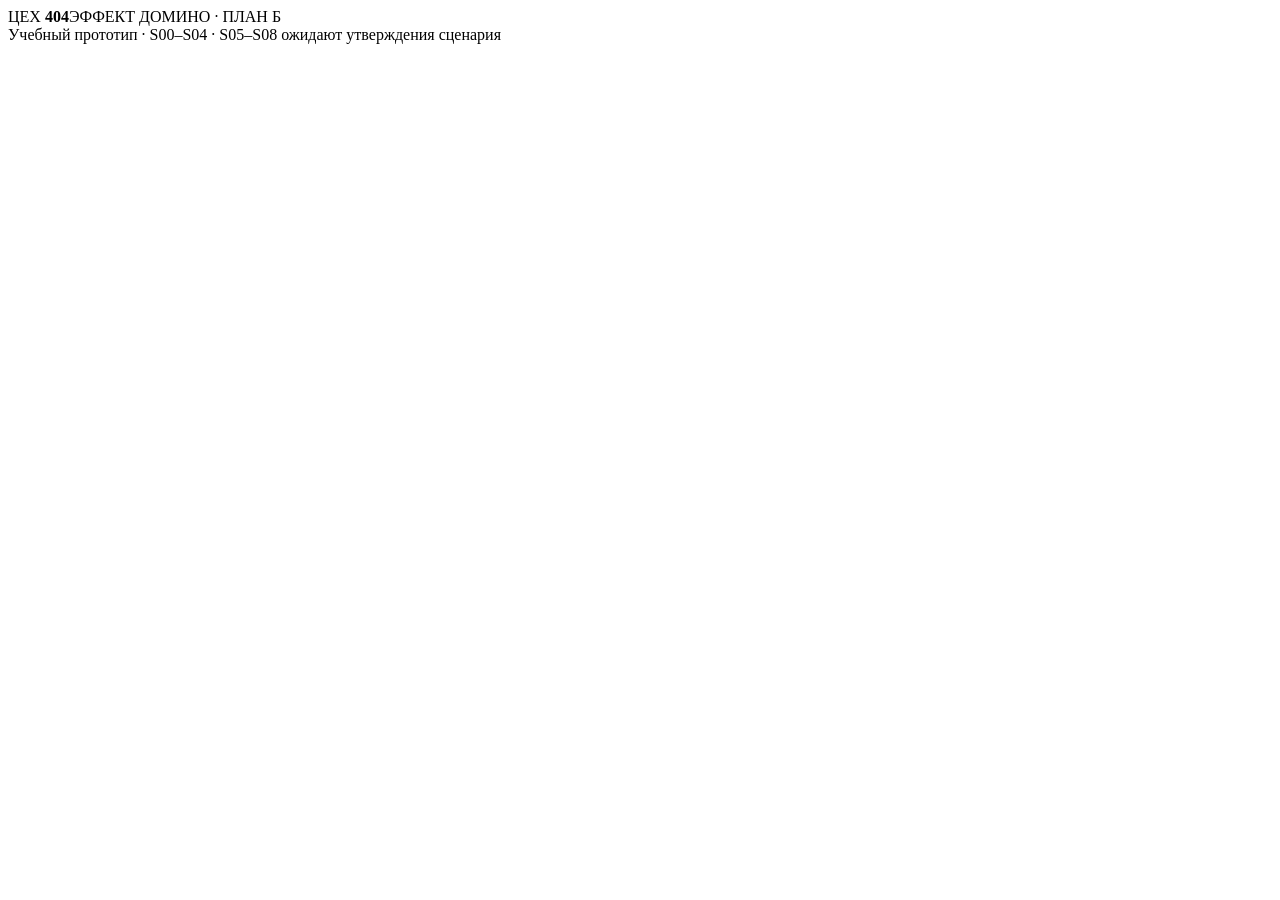
==== index.html @ e631159f "Добавлен стартовый прототип Плана Б: index.html" ====
<!doctype html><html lang="ru"><head><meta charset="utf-8"><meta name="viewport" content="width=device-width,initial-scale=1"><title>ЦЕХ 404 — Инвесткомитет</title><link rel="stylesheet" href="style.css"></head><body><main class="shell"><header><span class="brand">ЦЕХ <b>404</b></span><span class="tag">ЭФФЕКТ ДОМИНО · ПЛАН Б</span></header><div id="app" aria-live="polite"></div><footer>Учебный прототип · S00–S04 · S05–S08 ожидают утверждения сценария</footer></main><script src="data.js"></script><script src="app.js"></script></body></html>
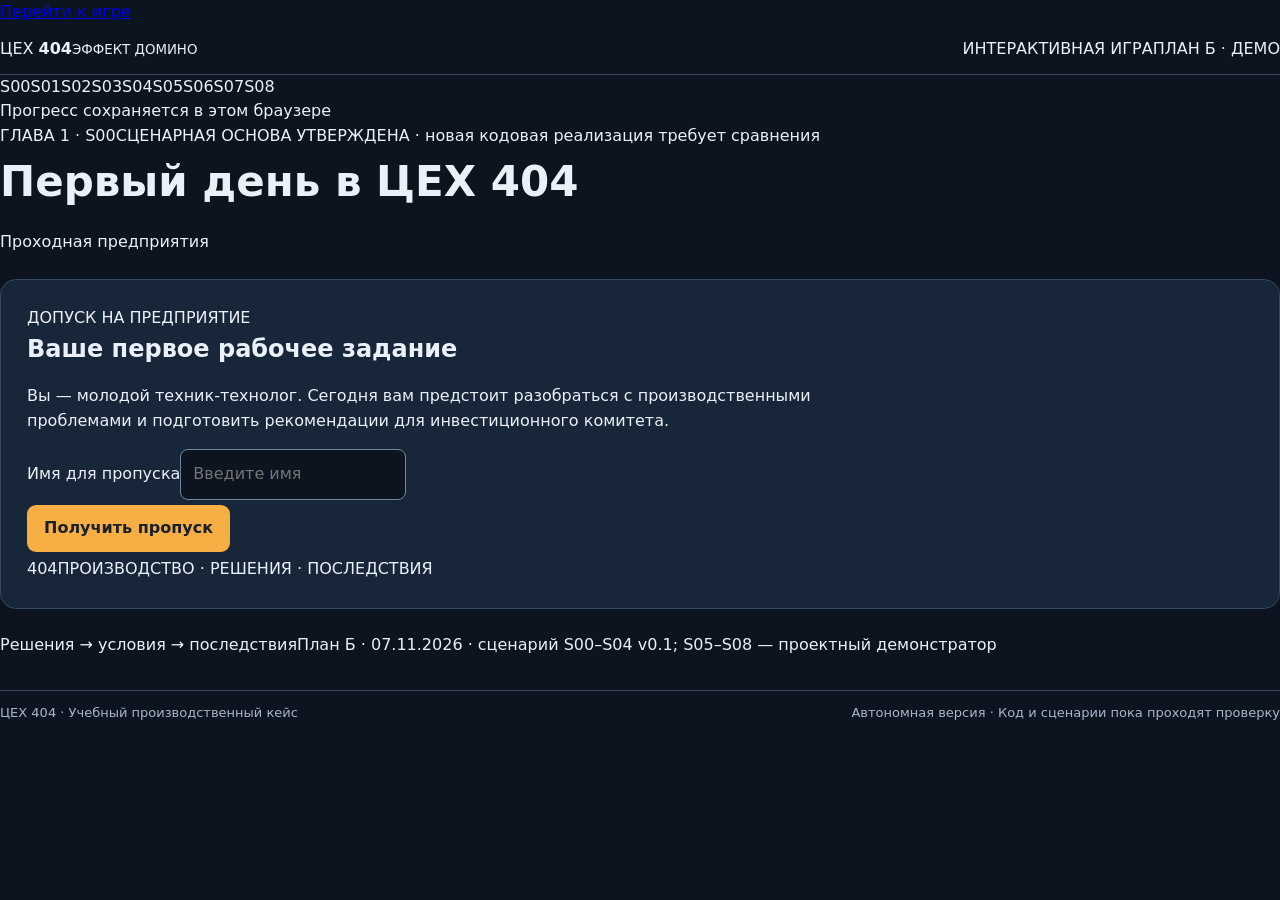
==== commit 1ea76cf1: "Интерфейс проходимой главы: index.html" ====
--- a/index.html
+++ b/index.html
@@ -1 +1,29 @@
-<!doctype html><html lang="ru"><head><meta charset="utf-8"><meta name="viewport" content="width=device-width,initial-scale=1"><title>ЦЕХ 404 — Инвесткомитет</title><link rel="stylesheet" href="style.css"></head><body><main class="shell"><header><span class="brand">ЦЕХ <b>404</b></span><span class="tag">ЭФФЕКТ ДОМИНО · ПЛАН Б</span></header><div id="app" aria-live="polite"></div><footer>Учебный прототип · S00–S04 · S05–S08 ожидают утверждения сценария</footer></main><script src="data.js"></script><script src="app.js"></script></body></html>+<!doctype html>
+<html lang="ru">
+<head>
+  <meta charset="utf-8">
+  <meta name="viewport" content="width=device-width, initial-scale=1">
+  <meta name="theme-color" content="#0b1621">
+  <meta name="description" content="ЦЕХ 404: Эффект домино — учебная игра о производственных решениях, инвестициях и их последствиях.">
+  <title>ЦЕХ 404 — Эффект домино</title>
+  <link rel="stylesheet" href="style.css">
+</head>
+<body>
+  <a class="skip" href="#app">Перейти к игре</a>
+  <div class="site-shell">
+    <header class="site-header">
+      <div class="logo" aria-label="ЦЕХ 404">ЦЕХ <strong>404</strong><small>ЭФФЕКТ ДОМИНО</small></div>
+      <div class="header-right"><span class="chip">ИНТЕРАКТИВНАЯ ИГРА</span><span class="chip accent">ПЛАН Б · ДЕМО</span></div>
+    </header>
+    <main id="app" aria-label="Игровой интерфейс" aria-live="polite"></main>
+    <footer class="site-footer">
+      <span>ЦЕХ 404 · Учебный производственный кейс</span>
+      <span>Автономная версия · Код и сценарии пока проходят проверку</span>
+    </footer>
+  </div>
+  <script src="data.js"></script>
+  <script src="scenario.js"></script>
+  <script src="logic.js"></script>
+  <script src="app.js"></script>
+</body>
+</html>
--- a/style.css
+++ b/style.css
@@ -0,0 +1 @@
+*{box-sizing:border-box}body{margin:0;background:#0c1420;color:#eaf0f7;font:16px/1.55 system-ui,Arial,sans-serif}.shell{max-width:1100px;margin:auto;min-height:100vh;padding:24px}header,footer{display:flex;justify-content:space-between;gap:12px;align-items:center;border-bottom:1px solid #34485d;padding:12px 0}.brand{font-size:28px;font-weight:900;letter-spacing:.06em}.brand b{color:#f6ae45}.tag,footer,.muted{color:#a7b7c9;font-size:13px}footer{border-bottom:0;border-top:1px solid #34485d;margin-top:32px}.panel{margin:24px 0;background:#172638;border:1px solid #34485d;border-radius:16px;padding:26px}.scene{background-size:cover;background-position:center}.scene[data-scene="S00"]{background-image:linear-gradient(90deg,#172638ee,#172638cc),url('assets/backgrounds/bg_entrance.webp')}.scene[data-scene="S01"],.scene[data-scene="S02"]{background-image:linear-gradient(90deg,#172638ee,#172638cc),url('assets/backgrounds/bg_technologist_office.webp')}.scene[data-scene="S03"]{background-image:linear-gradient(90deg,#172638ee,#172638cc),url('assets/backgrounds/bg_meeting_room.webp')}.scene[data-scene="S04"]{background-image:linear-gradient(90deg,#172638ee,#172638cc),url('assets/backgrounds/bg_workshop.webp')}h1{font-size:clamp(26px,4vw,42px);margin:0 0 12px}h2{margin:0 0 12px}p{max-width:78ch}button{background:#f6ae45;color:#18202b;border:0;border-radius:9px;padding:11px 17px;font:inherit;font-weight:700;cursor:pointer;margin:5px 7px 5px 0}button.secondary{background:#2c4259;color:#f4f7fa}button:disabled{opacity:.5;cursor:not-allowed}input{font:inherit;padding:12px;border-radius:8px;border:1px solid #71869b;background:#0c1420;color:white;max-width:100%}.cards{display:grid;grid-template-columns:repeat(auto-fit,minmax(230px,1fr));gap:12px}.card{border:1px solid #506078;border-radius:12px;padding:14px;background:#101d2bcf}.card.selected{outline:2px solid #f6ae45}.card h3{margin:0}.badge{color:#f6ae45;font-weight:bold}.notice{border-left:4px solid #f6ae45;padding:12px 16px;background:#253448;margin:14px 0}.portrait{max-width:140px;max-height:190px;object-fit:contain;float:right;margin:0 0 12px 16px}.row{display:flex;gap:10px;flex-wrap:wrap;align-items:center}.stat{padding:12px 16px;background:#0e1b2a;border-radius:9px}.danger{color:#ffb6a9}ul{padding-left:20px}@media(max-width:600px){.shell{padding:12px}.panel{padding:16px}.portrait{max-width:90px}}
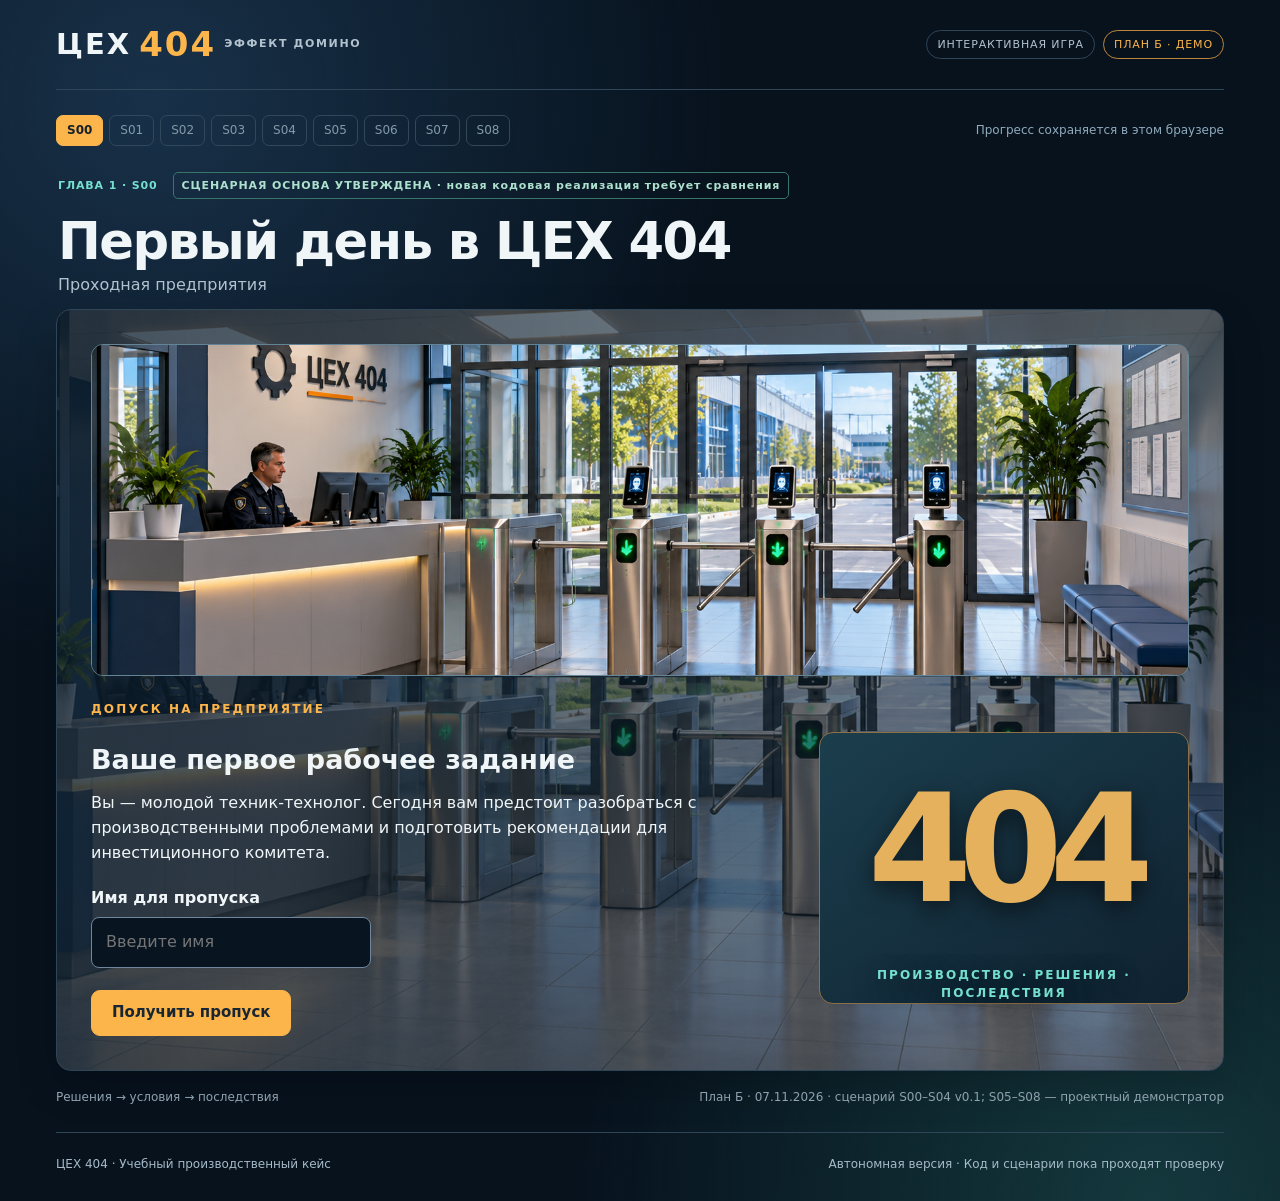
==== commit d17ec12e: "fix: bust browser cache for updated scene styling and rendering" ====
--- a/index.html
+++ b/index.html
@@ -6,7 +6,7 @@
   <meta name="theme-color" content="#0b1621">
   <meta name="description" content="ЦЕХ 404: Эффект домино — учебная игра о производственных решениях, инвестициях и их последствиях.">
   <title>ЦЕХ 404 — Эффект домино</title>
-  <link rel="stylesheet" href="style.css">
+  <link rel="stylesheet" href="style.css?v=20261108-visible1">
 </head>
 <body>
   <a class="skip" href="#app">Перейти к игре</a>
@@ -24,6 +24,6 @@
   <script src="data.js"></script>
   <script src="scenario.js"></script>
   <script src="logic.js"></script>
-  <script src="app.js"></script>
+  <script src="app.js?v=20261108-visible1"></script>
 </body>
 </html>
--- a/style.css
+++ b/style.css
@@ -1 +1,184 @@
-*{box-sizing:border-box}body{margin:0;background:#0c1420;color:#eaf0f7;font:16px/1.55 system-ui,Arial,sans-serif}.shell{max-width:1100px;margin:auto;min-height:100vh;padding:24px}header,footer{display:flex;justify-content:space-between;gap:12px;align-items:center;border-bottom:1px solid #34485d;padding:12px 0}.brand{font-size:28px;font-weight:900;letter-spacing:.06em}.brand b{color:#f6ae45}.tag,footer,.muted{color:#a7b7c9;font-size:13px}footer{border-bottom:0;border-top:1px solid #34485d;margin-top:32px}.panel{margin:24px 0;background:#172638;border:1px solid #34485d;border-radius:16px;padding:26px}.scene{background-size:cover;background-position:center}.scene[data-scene="S00"]{background-image:linear-gradient(90deg,#172638ee,#172638cc),url('assets/backgrounds/bg_entrance.webp')}.scene[data-scene="S01"],.scene[data-scene="S02"]{background-image:linear-gradient(90deg,#172638ee,#172638cc),url('assets/backgrounds/bg_technologist_office.webp')}.scene[data-scene="S03"]{background-image:linear-gradient(90deg,#172638ee,#172638cc),url('assets/backgrounds/bg_meeting_room.webp')}.scene[data-scene="S04"]{background-image:linear-gradient(90deg,#172638ee,#172638cc),url('assets/backgrounds/bg_workshop.webp')}h1{font-size:clamp(26px,4vw,42px);margin:0 0 12px}h2{margin:0 0 12px}p{max-width:78ch}button{background:#f6ae45;color:#18202b;border:0;border-radius:9px;padding:11px 17px;font:inherit;font-weight:700;cursor:pointer;margin:5px 7px 5px 0}button.secondary{background:#2c4259;color:#f4f7fa}button:disabled{opacity:.5;cursor:not-allowed}input{font:inherit;padding:12px;border-radius:8px;border:1px solid #71869b;background:#0c1420;color:white;max-width:100%}.cards{display:grid;grid-template-columns:repeat(auto-fit,minmax(230px,1fr));gap:12px}.card{border:1px solid #506078;border-radius:12px;padding:14px;background:#101d2bcf}.card.selected{outline:2px solid #f6ae45}.card h3{margin:0}.badge{color:#f6ae45;font-weight:bold}.notice{border-left:4px solid #f6ae45;padding:12px 16px;background:#253448;margin:14px 0}.portrait{max-width:140px;max-height:190px;object-fit:contain;float:right;margin:0 0 12px 16px}.row{display:flex;gap:10px;flex-wrap:wrap;align-items:center}.stat{padding:12px 16px;background:#0e1b2a;border-radius:9px}.danger{color:#ffb6a9}ul{padding-left:20px}@media(max-width:600px){.shell{padding:12px}.panel{padding:16px}.portrait{max-width:90px}}+:root{--bg:#07121d;--surface:#101e2b;--surface2:#16293b;--line:#2f4558;--ink:#f0f6f8;--muted:#b2c2ce;--accent:#fcb54b;--teal:#76e0ce;--bad:#ffb5a4;--radius:15px;font-family:system-ui,-apple-system,BlinkMacSystemFont,"Segoe UI",Arial,sans-serif;color:var(--ink);background:var(--bg)}
+*{box-sizing:border-box}
+html{scroll-behavior:smooth}
+body{margin:0;min-height:100vh;background:radial-gradient(ellipse at 12% 8%,#183149 0,transparent 36%),radial-gradient(ellipse at 90% 100%,#14383d 0,transparent 35%),#07121d;color:var(--ink);line-height:1.55}
+button,input{font:inherit}
+button{cursor:pointer}
+button:focus-visible,input:focus-visible{outline:3px solid var(--teal);outline-offset:3px}
+.skip{position:absolute;left:-10000px;top:auto}
+.skip:focus{left:12px;top:12px;z-index:10;background:var(--accent);color:#122438;padding:10px}
+.site-shell{max-width:1220px;margin:0 auto;padding:0 26px;min-height:100vh}
+.site-header{display:flex;align-items:center;justify-content:space-between;gap:24px;min-height:90px;border-bottom:1px solid var(--line)}
+.logo{display:flex;align-items:center;gap:8px;font-size:29px;font-weight:900;letter-spacing:.07em;white-space:nowrap}
+.logo strong{color:var(--accent);font-size:34px}.logo small{font-size:11px;line-height:1.1;max-width:80px;color:var(--muted);letter-spacing:.15em}
+.header-right{display:flex;gap:8px;flex-wrap:wrap}
+.chip{border:1px solid var(--line);border-radius:18px;padding:5px 10px;font-size:11px;letter-spacing:.08em;color:var(--muted)}
+.chip.accent{border-color:#bd863e;color:var(--accent)}
+.game-top{display:flex;justify-content:space-between;align-items:center;gap:14px;margin-top:25px}
+.progress{display:flex;gap:6px;flex:1}
+.progress span{padding:5px 10px;border:1px solid #32485a;border-radius:7px;font-size:12px;color:#829aaa}
+.progress span.active{background:var(--accent);color:#17212a;border-color:var(--accent);font-weight:900}
+.progress span.passed{border-color:#438b81;color:var(--teal)}
+.save-label{font-size:12px;color:#90abbd;text-align:right}
+.scene-head{padding:26px 2px 11px}
+.scene-meta{display:flex;align-items:center;gap:15px;flex-wrap:wrap;font-size:11px;letter-spacing:.08em;color:var(--teal);font-weight:700}
+.status{padding:4px 8px;border-radius:5px;border:1px solid #397669;color:#aee1cd}
+.status.draft{border-color:#986e46;color:#f7bd7a}
+h1{font-size:clamp(30px,4vw,52px);line-height:1.12;margin:14px 0 3px;letter-spacing:-.03em}
+h2{font-size:clamp(20px,2.4vw,27px);line-height:1.25;margin:25px 0 14px}
+h3{font-size:18px;line-height:1.35;margin:0 0 12px}
+h4{margin:0 0 9px;font-size:15px}
+p{margin:0 0 15px;max-width:86ch}
+.location{margin:0;color:var(--muted)}
+.panel{position:relative;overflow:hidden;background:linear-gradient(135deg,rgba(20,37,53,.94),rgba(13,26,40,.97));border:1px solid var(--line);border-radius:var(--radius);padding:clamp(18px,3vw,34px);min-height:350px;box-shadow:0 15px 40px #0003}
+.scene:before{content:"";position:absolute;right:-90px;top:-100px;width:300px;height:300px;border-radius:50%;background:radial-gradient(circle,#7ab4a014,transparent 70%);pointer-events:none}
+.scene[data-scene="S00"]{background-image:linear-gradient(90deg,rgba(13,32,48,.76),rgba(13,32,48,.40)),url("assets/backgrounds/CH1-IMG-002_entrance.png");background-size:cover;background-position:center}
+.scene[data-scene="S01"],.scene[data-scene="S02"]{background-image:linear-gradient(90deg,rgba(13,32,48,.78),rgba(13,32,48,.48)),url("assets/backgrounds/CH1-IMG-005_technology_office.webp");background-size:cover;background-position:center}
+.scene[data-scene="S03"],.scene[data-scene="S05"]{background-image:linear-gradient(90deg,#122435f7,#0f2031e9),url("assets/backgrounds/bg_meeting_room.webp");background-size:cover;background-position:center}
+.scene[data-scene="S04"]{background-image:linear-gradient(90deg,#122435fa,#0f2031f0),url("assets/backgrounds/bg_workshop.webp");background-size:cover;background-position:center}
+.scene[data-scene="S06"],.scene[data-scene="S07"]{background-image:linear-gradient(90deg,#122435f5,#0f2031e7),url("assets/backgrounds/bg_workshop.webp");background-size:cover;background-position:center}
+.eyebrow{color:var(--accent);font-size:12px;font-weight:800;letter-spacing:.18em;margin-bottom:16px}
+.intro-grid{display:grid;grid-template-columns:minmax(0,1fr) minmax(240px,370px);gap:25px;align-items:center}
+.pass-illustration{border:1px solid #8d7043;border-radius:14px;background:linear-gradient(145deg,#1b3e4d,#102231);min-height:260px;display:flex;align-items:center;justify-content:center;flex-direction:column;font-size:clamp(80px,14vw,150px);font-weight:900;color:#e6b15c;letter-spacing:-.09em;text-shadow:0 8px 25px #0008}
+.pass-illustration span{font-size:12px;letter-spacing:.17em;text-align:center;color:var(--teal)}
+.input-label{display:block;margin:20px 0 7px;font-weight:700}
+input:not([type="checkbox"]){color:var(--ink);background:#081521;border:1px solid #70869c;border-radius:8px;padding:12px 14px;min-width:min(100%,280px);max-width:100%}
+.actions{display:flex;gap:8px;flex-wrap:wrap;margin-top:22px;align-items:center}
+.btn{background:#263e51;border:1px solid #456176;color:#ecf4f8;border-radius:9px;padding:10px 14px;line-height:1.3;font-weight:720;text-align:left;transition:background .15s,border-color .15s}
+.btn:hover{background:#33566d}
+.btn.primary{background:var(--accent);color:#182532;border-color:var(--accent)}
+.btn.primary:hover{background:#ffd08a}
+.btn.ghost{background:#182e42;color:var(--teal);border-color:#346b6a}
+.btn.remove,.btn.selected,.btn.option.selected{border-color:var(--teal);color:var(--teal);background:#1d4b4a}
+.btn.muted{background:transparent;border-color:#3f5060;color:#aec1ce}
+.btn.option{display:block;width:100%;text-align:left;margin-bottom:9px}
+.btn.option.done{border-left:4px solid var(--teal)}
+.btn.option:hover{border-color:var(--accent)}
+.choice-list{margin:12px 0 24px;max-width:890px}
+.notice{border-left:4px solid var(--accent);border-radius:8px;background:#233547dd;padding:14px 17px;margin:15px 0 20px}
+.notice.soft{border-color:#65beb3;background:#153739ca}
+.notice.warning{border-color:#ef9b80;background:#473431cd}
+.notice.feedback{border-color:var(--teal);background:#173f3d}
+.notice p:last-child{margin-bottom:0}
+.badge-label{font-size:11px;color:var(--accent);font-weight:bold;letter-spacing:.14em}
+.badge-name{font-size:29px;letter-spacing:.04em;display:inline-block;margin:8px 0}
+.speech{display:flex;gap:20px;align-items:flex-start;background:#122638cd;border:1px solid var(--line);border-radius:12px;padding:17px;margin:14px 0 20px}
+.speech-text p{margin:0}
+.character{display:flex;gap:12px;align-items:center;min-width:175px}
+.character strong{display:block;font-size:14px}
+.character small{display:block;font-size:11px;color:var(--muted)}
+.character-art{width:65px;height:75px;flex-shrink:0;border:1px solid #537a83;border-radius:10px;background:linear-gradient(155deg,#214453,#103347);overflow:hidden}
+.character-art:has(img[hidden]){background:repeating-linear-gradient(45deg,#1f4150,#1f4150 7px,#214b57 7px,#214b57 14px)}
+.character-art img{width:100%;height:100%;object-fit:cover;object-position:top}
+.character-art img[hidden]{display:none}
+.dialogue-line{padding:10px 0;border-bottom:1px solid var(--line)}
+.dialogue-line:last-child{border:0}
+.dialogue-line.response{padding-left:12px;color:#cbebe5}
+.dialogue-line small{display:block;color:var(--accent);font-size:11px}
+.conversation{margin:18px 0;border-radius:11px;border:1px solid #3c5d6a;background:#0c2330d9;padding:20px}
+.report-grid{display:grid;grid-template-columns:repeat(3,minmax(0,1fr));gap:12px;margin:16px 0 29px}
+.report-item{background:#102f3cdd;padding:15px;border:1px solid #31505c;border-radius:10px;display:flex;flex-direction:column;gap:7px}
+.report-item span{font-size:13px;color:#bad1dc}
+.report-item strong{font-size:26px;color:var(--accent);line-height:1.2}
+.report-item small{font-size:11px;color:#9db8c0}
+.speaker-grid{display:grid;grid-template-columns:repeat(3,minmax(0,1fr));gap:14px}
+.speaker{background:#0f2535c9;border-radius:12px;border:1px solid var(--line);padding:15px;display:flex;flex-direction:column}
+.speaker p{flex:1;font-size:14px}
+.speaker .character{margin-bottom:14px}
+.speaker .btn{font-size:13px}
+.budget-strip{display:flex;flex-wrap:wrap;gap:10px;margin:15px 0 28px}
+.metric{border:1px solid #345c65;background:#0f303b;display:flex;flex-direction:column;gap:3px;min-width:140px;padding:10px 16px;border-radius:10px}
+.metric span{font-size:12px;color:#a7c2cf}
+.metric b{font-size:19px;color:#f6c37b;overflow-wrap:anywhere}
+.investment-grid{display:grid;grid-template-columns:repeat(2,minmax(0,1fr));gap:13px}
+.investment{border:1px solid var(--line);border-radius:13px;background:#102637e6;padding:18px}
+.investment.picked{border-color:var(--teal);box-shadow:inset 0 0 0 1px #49877d}
+.investment-head{display:flex;justify-content:space-between;gap:10px}
+.code{display:inline-flex;align-items:center;justify-content:center;border-radius:6px;min-width:37px;height:37px;background:#294657;color:var(--teal);font-size:18px;font-weight:900}
+.price{color:var(--accent);font-size:24px;font-weight:900}
+.price small{font-size:12px}
+.investment h3{margin:10px 0 5px}
+.focus{font-size:12px;color:var(--teal)}
+.short-desc{font-size:13px;color:#b6cad5;min-height:36px}
+.investment-buttons{display:flex;flex-wrap:wrap;gap:8px}
+.investment-buttons .btn{font-size:12px}
+.investment-detail{border-top:1px solid var(--line);margin-top:14px;padding-top:13px;font-size:13px;color:#c7d8de}
+.investment-detail p{margin:3px 0 9px}
+.investment-detail b{color:var(--accent)}
+.investment-detail small{color:#a7b7c3}
+.goal-option{background:#122d3f;border-radius:11px;padding:8px;margin-bottom:10px}
+.goal-option .btn{margin-bottom:0}
+.goal-option small{display:block;padding:0 10px 8px;color:var(--muted)}
+.review{margin-top:22px;border:1px solid #567c74;border-radius:12px;padding:19px;background:#14333a}
+.review-columns{display:grid;grid-template-columns:repeat(2,minmax(0,1fr));gap:18px}
+ul,ol{padding-left:24px;margin:10px 0 18px}
+li{padding-bottom:8px}
+.checkline{display:flex;gap:10px;align-items:flex-start;max-width:850px;margin-top:16px;cursor:pointer}
+.checkline input{width:19px;height:19px;accent-color:var(--teal);flex-shrink:0}
+.summary-box{border:1px solid #5e6955;background:#1b3438;border-radius:13px;padding:16px;margin:17px 0 27px}
+.summary-box .metric{margin:5px 0;border-color:#335a60;background:#12262d}
+.summary-box .metric b{font-size:14px}
+.decision-grid{display:grid;grid-template-columns:repeat(3,minmax(0,1fr));gap:13px}
+.decision{background:#102b3c;border:1px solid var(--line);border-radius:11px;padding:17px;display:flex;flex-direction:column;gap:9px}
+.decision p{margin:0}
+.decision .btn{margin-top:auto}
+.hint{color:#a9becb;font-size:13px}
+.bottom-line{display:flex;justify-content:space-between;gap:14px;margin:17px 0;color:#98acba;font-size:12px}
+.site-footer{display:flex;gap:18px;justify-content:space-between;padding:22px 0 28px;margin-top:25px;border-top:1px solid var(--line);font-size:12px;color:#a6bac9}
+@media(max-width:950px){.speaker-grid,.decision-grid{grid-template-columns:1fr}.speaker .character{min-width:0}.report-grid{grid-template-columns:repeat(2,minmax(0,1fr))}}
+@media(max-width:660px){.site-shell{padding:0 13px}.site-header{min-height:76px;align-items:flex-start;padding-top:14px}.logo{font-size:23px}.logo strong{font-size:27px}.logo small{font-size:9px}.header-right{display:none}.game-top{display:block}.progress{overflow-x:auto;padding-bottom:6px}.save-label{display:block;margin-top:7px}.scene-head{padding-top:18px}.scene-meta{font-size:10px}.panel{padding:17px}.intro-grid,.investment-grid,.review-columns{grid-template-columns:1fr}.pass-illustration{min-height:135px;font-size:75px}.pass-illustration span{font-size:9px}.report-grid{grid-template-columns:repeat(2,minmax(0,1fr))}.report-item{padding:11px}.report-item strong{font-size:21px}.speech{display:block}.character{margin-bottom:10px}.bottom-line,.site-footer{display:block}.budget-strip .metric{min-width:calc(50% - 5px);flex:1}.btn{width:auto;max-width:100%}}
+@media(prefers-reduced-motion:reduce){html{scroll-behavior:auto}*{transition:none!important}}
+
+/* Кнопки адаптируются к способу управления: мышь на ПК, палец на телефоне. */
+@media (min-width:961px){
+  .btn{min-height:46px;padding:12px 20px;font-size:15px}
+  .actions{gap:10px}
+  .actions .btn{width:auto}
+}
+@media (min-width:661px) and (max-width:960px){
+  .btn{min-height:48px;padding:12px 17px;font-size:15px}
+}
+@media (max-width:660px){
+  .btn{min-height:54px;padding:15px 16px;font-size:16px;line-height:1.35}
+  .actions{display:grid;grid-template-columns:minmax(0,1fr);gap:12px}
+  .actions .btn,.choice-list .btn,.speaker .btn,.decision .btn,.investment-buttons .btn{width:100%;max-width:none;text-align:center}
+  .investment-buttons{display:grid;grid-template-columns:minmax(0,1fr);gap:10px}
+  input:not([type="checkbox"]){width:100%;min-width:0;min-height:52px;font-size:16px}
+  .report-grid,.investment-grid,.speaker-grid,.decision-grid{min-width:0}
+  .btn.option{white-space:normal;overflow-wrap:anywhere}
+}
+
+/* Если фон из реестра проверен и загружен, его путь заменяет старый фон.
+   Без переменной действуют существующие правила каждой сцены. */
+.scene[data-scene][style*="--registry-scene-image"] {
+  background-image:linear-gradient(90deg,rgba(13,32,48,.78),rgba(13,32,48,.48)),var(--registry-scene-image);
+  background-size:cover;
+  background-position:center;
+}
+
+/* Изображение реально присутствует в разметке: не маскируем его непрозрачной подложкой. */
+.scene-illustration {
+  margin:0 0 24px;
+  border:1px solid #628496;
+  border-radius:12px;
+  background:#132a3c;
+  overflow:hidden;
+}
+.scene-illustration img {
+  display:block;
+  width:100%;
+  height:clamp(200px,30vw,330px);
+  object-fit:cover;
+  object-position:center;
+}
+.scene-illustration figcaption {display:none;}
+.scene-illustration.image-missing img {display:none;}
+.scene-illustration.image-missing figcaption {
+  display:block;
+  padding:16px;
+  color:var(--bad);
+  overflow-wrap:anywhere;
+}
+@media(max-width:600px){
+  .scene-illustration img {height:200px;}
+}
